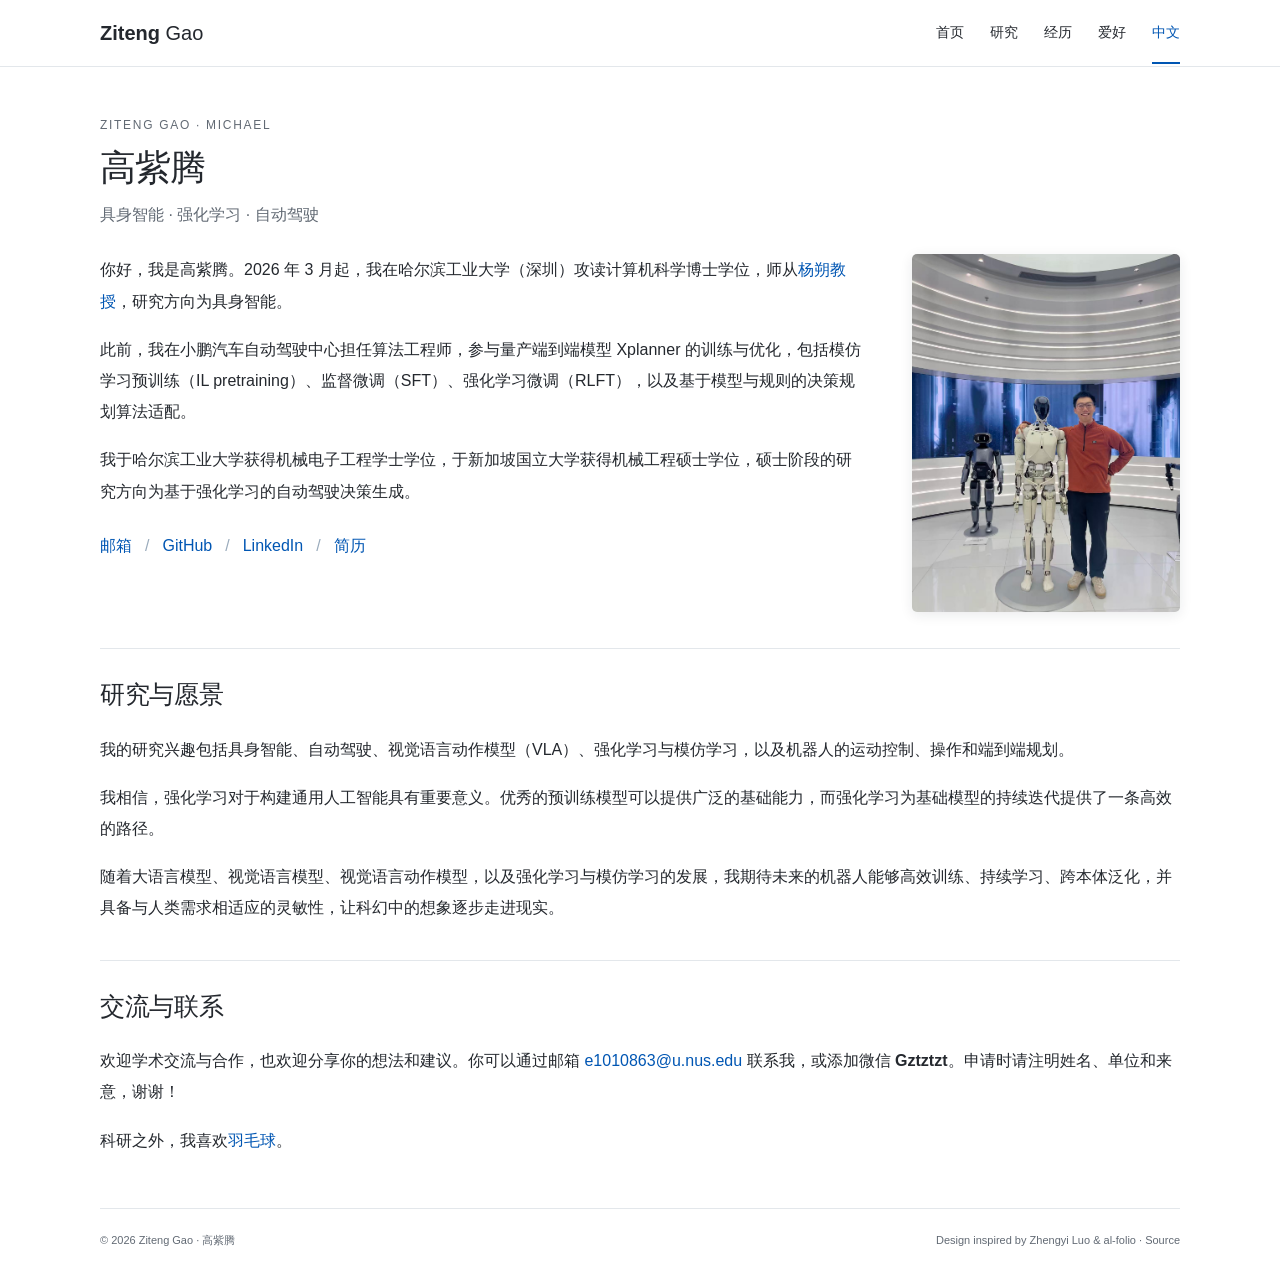
==== cn/index.html @ 42bc62ce "Build personal academic homepage with al-folio-inspired layout" ====
<!doctype html>
<html lang="zh-CN">
<head>
  <meta charset="utf-8">
  <meta name="viewport" content="width=device-width, initial-scale=1">
  <meta name="description" content="高紫腾，哈尔滨工业大学（深圳）计算机科学博士生，研究方向为具身智能、强化学习与自动驾驶。">
  <meta name="theme-color" content="#ffffff">
  <meta property="og:type" content="website">
  <meta property="og:title" content="高紫腾 | Ziteng Gao">
  <meta property="og:description" content="高紫腾，哈尔滨工业大学（深圳）计算机科学博士生，研究方向为具身智能、强化学习与自动驾驶。">
  <meta property="og:url" content="https://michaelgaozt.github.io/ZitengGao2000.github.io/cn/">
  <meta property="og:image" content="https://michaelgaozt.github.io/ZitengGao2000.github.io/assets/images/ziteng1.JPG">
  <meta property="og:image:alt" content="Ziteng Gao with humanoid robots">
  <meta name="twitter:card" content="summary">
  <link rel="canonical" href="https://michaelgaozt.github.io/ZitengGao2000.github.io/cn/">
  <link rel="alternate" hreflang="en" href="https://michaelgaozt.github.io/ZitengGao2000.github.io/">
  <link rel="alternate" hreflang="zh-CN" href="https://michaelgaozt.github.io/ZitengGao2000.github.io/cn/">
  <link rel="icon" href="../assets/favicon.svg" type="image/svg+xml">
  <link rel="stylesheet" href="../assets/css/main.css">
  <script src="../assets/js/main.js" defer></script>
  <title>高紫腾 | Ziteng Gao</title>
</head>
<body>
  <a class="skip-link" href="#main">跳转到正文</a>
  <header class="site-header">
    <nav class="container navigation" aria-label="主导航">
      <a class="wordmark" href="../"><strong>Ziteng</strong> Gao</a>
      <button class="menu-toggle" type="button" aria-expanded="false" aria-controls="nav-links" hidden>菜单 <span aria-hidden="true">☰</span></button>
      <div class="nav-links" id="nav-links"><a href="../">首页</a>
        <a href="../#research">研究</a>
        <a href="../#experience">经历</a>
        <a href="../hobbies/">爱好</a>
        <a href="../cn/" aria-current="page" lang="zh-CN">中文</a></div>
    </nav>
  </header>
  <main class="container" id="main" tabindex="-1">
<header class="page-heading">
  <p class="eyebrow">Ziteng Gao · Michael</p>
  <h1>高紫腾</h1>
  <p class="lead">具身智能 · 强化学习 · 自动驾驶</p>
</header>

<div class="profile-layout">
  <div class="prose">
    <p>你好，我是高紫腾。2026 年 3 月起，我在哈尔滨工业大学（深圳）攻读计算机科学博士学位，师从<a href="https://shuoyang-1998.github.io/">杨朔教授</a>，研究方向为具身智能。</p>
    <p>此前，我在小鹏汽车自动驾驶中心担任算法工程师，参与量产端到端模型 Xplanner 的训练与优化，包括模仿学习预训练（IL pretraining）、监督微调（SFT）、强化学习微调（RLFT），以及基于模型与规则的决策规划算法适配。</p>
    <p>我于哈尔滨工业大学获得机械电子工程学士学位，于新加坡国立大学获得机械工程硕士学位，硕士阶段的研究方向为基于强化学习的自动驾驶决策生成。</p>
    <div class="contact-links" aria-label="个人链接">
      <a href="mailto:e1010863@u.nus.edu">邮箱</a>
      <a href="https://github.com/MichaelGaoZT">GitHub</a>
      <a href="https://www.linkedin.com/in/ziteng-gao/">LinkedIn</a>
      <a href="../assets/files/ZitengGao_CV.pdf">简历</a>
    </div>
  </div>
  <figure class="profile">
    <img src="../assets/images/ziteng1.JPG" alt="高紫腾的照片" width="1279" height="1706" decoding="async">
  </figure>
</div>

<section class="content-section prose" aria-labelledby="research-vision">
  <h2 class="section-heading" id="research-vision">研究与愿景</h2>
  <p>我的研究兴趣包括具身智能、自动驾驶、视觉语言动作模型（VLA）、强化学习与模仿学习，以及机器人的运动控制、操作和端到端规划。</p>
  <p>我相信，强化学习对于构建通用人工智能具有重要意义。优秀的预训练模型可以提供广泛的基础能力，而强化学习为基础模型的持续迭代提供了一条高效的路径。</p>
  <p>随着大语言模型、视觉语言模型、视觉语言动作模型，以及强化学习与模仿学习的发展，我期待未来的机器人能够高效训练、持续学习、跨本体泛化，并具备与人类需求相适应的灵敏性，让科幻中的想象逐步走进现实。</p>
</section>

<section class="content-section prose" aria-labelledby="contact-cn">
  <h2 class="section-heading" id="contact-cn">交流与联系</h2>
  <p>欢迎学术交流与合作，也欢迎分享你的想法和建议。你可以通过邮箱 <a href="mailto:e1010863@u.nus.edu">e1010863@u.nus.edu</a> 联系我，或添加微信 <strong>Gztztzt</strong>。申请时请注明姓名、单位和来意，谢谢！</p>
  <p>科研之外，我喜欢<a href="../hobbies/">羽毛球</a>。</p>
</section>

  </main>
  <footer class="site-footer container">
    <span>© 2026 Ziteng Gao · 高紫腾</span>
    <span>Design inspired by <a href="https://www.zhengyiluo.com/">Zhengyi Luo</a> &amp; <a href="https://github.com/alshedivat/al-folio">al-folio</a> · <a href="https://github.com/MichaelGaoZT/ZitengGao2000.github.io">Source</a></span>
  </footer>
</body>
</html>
---- assets/css/main.css ----
/* Original static implementation inspired by Zhengyi Luo's al-folio layout. */
:root { color-scheme: light; --ink: #24282e; --muted: #626a74; --link: #0056b3; --line: #e3e7eb; --width: 1080px; }
* { box-sizing: border-box; }
html { scroll-behavior: smooth; scroll-padding-top: 90px; }
body { margin: 0; background: #fff; color: var(--ink); font-family: -apple-system, BlinkMacSystemFont, "Segoe UI", Roboto, "Helvetica Neue", Arial, "Noto Sans", sans-serif; font-size: 16px; line-height: 1.7; -webkit-font-smoothing: antialiased; }
a { color: var(--link); text-decoration: none; text-underline-offset: 4px; }
a:hover { text-decoration: underline; }
a:focus-visible, button:focus-visible { outline: 3px solid #8bbaff; outline-offset: 5px; border-radius: 2px; }
button { font: inherit; }
img { display: block; max-width: 100%; height: auto; }
figure { margin: 0; }
h1, h2, h3, h4, p { margin-top: 0; }
p { margin-bottom: 17px; }
strong { font-weight: 600; }
.container { width: min(var(--width), calc(100% - 64px)); margin-inline: auto; }
.site-header { position: sticky; top: 0; z-index: 10; border-bottom: 1px solid var(--line); background: rgba(255,255,255,.97); }
.navigation { min-height: 66px; display: flex; align-items: center; justify-content: space-between; gap: 24px; }
.wordmark { color: var(--ink); font-size: 20px; font-weight: 300; white-space: nowrap; }
.wordmark:hover { text-decoration: none; }
.nav-links { display: flex; align-items: center; gap: 26px; font-size: 14px; }
.nav-links a { color: var(--ink); padding-block: 19px; }
.nav-links a:hover, .nav-links a[aria-current="page"] { color: var(--link); }
.nav-links a[aria-current="page"] { box-shadow: inset 0 -2px var(--link); }
.menu-toggle { display: none; border: 0; padding: 8px 0 8px 12px; color: var(--ink); background: transparent; cursor: pointer; }
.menu-toggle[hidden] { display: none; }
main { padding-top: 48px; }
.page-heading { margin-bottom: 26px; }
h1 { margin-bottom: 5px; font-size: clamp(27px, 3.1vw, 36px); font-weight: 300; letter-spacing: -.8px; line-height: 1.3; }
.name-secondary { font-weight: 300; }
.name-secondary [lang] { font-size: .77em; margin-left: 8px; letter-spacing: 2px; }
.subtitle, .lead { color: var(--muted); font-size: 16px; margin: 9px 0 0; }
.profile-layout { display: grid; grid-template-columns: minmax(0, 1fr) 268px; gap: 46px; align-items: start; }
.profile img { width: 100%; border-radius: 5px; box-shadow: 0 3px 13px #16203017; }
.profile figcaption { margin-top: 10px; text-align: center; color: var(--muted); font-size: 12px; letter-spacing: .3px; }
.prose p:last-child { margin-bottom: 0; }
.contact-links { display: flex; flex-wrap: wrap; align-items: center; gap: 0; margin-top: 23px; }
.contact-links a + a::before { content: "/"; color: #9aabbc; margin-inline: 13px; display: inline-block; }
.email-address { color: var(--muted); font-size: 13px; margin: 7px 0 0; }
.content-section { margin-top: 36px; padding-top: 29px; border-top: 1px solid var(--line); }
h2 { font-size: 25px; font-weight: 400; line-height: 1.35; letter-spacing: -.35px; margin-bottom: 22px; }
h3 { font-size: 18px; font-weight: 600; line-height: 1.5; margin-bottom: 10px; }
.news-list { margin: 0; }
.news-list > div { display: grid; grid-template-columns: 105px minmax(0,1fr); gap: 18px; margin-bottom: 10px; }
.news-list dt { font-size: 14px; font-weight: 600; padding-top: 2px; }
.news-list dd { margin: 0; }
.publication { display: grid; grid-template-columns: 310px minmax(0,1fr); gap: 30px; align-items: start; }
.publication-image { margin-top: 5px; padding: 10px 0; }
.publication-image img { width: 100%; }
.publication-info h3 { font-size: 18px; margin-bottom: 9px; }
.authors { font-size: 14px; line-height: 1.7; margin-bottom: 9px; }
.authors strong { color: #111; text-decoration: underline; text-underline-offset: 3px; }
.publication-affiliation { font-style: italic; font-size: 13px; margin-bottom: 10px; color: var(--muted); }
.publication-description { font-size: 14px; line-height: 1.65; margin-bottom: 10px; }
.text-link { font-size: 14px; font-weight: 600; }
.affiliations-grid { display: grid; grid-template-columns: repeat(6, minmax(0, 1fr)); gap: 22px; }
.affiliation { min-width: 0; }
.affiliation img { width: 100%; height: 72px; object-fit: contain; object-position: left center; margin-bottom: 17px; }
.affiliation h3 { font-size: 14px; margin-bottom: 4px; }
.affiliation p { font-size: 12px; line-height: 1.6; margin: 0; }
.date { color: var(--muted); font-size: 12px; }
.experience-columns { display: grid; grid-template-columns: 1fr 1fr; gap: 54px; }
.column-heading { font-size: 17px; margin: 0 0 20px; }
.timeline { border-left: 1px solid #d7e0eb; padding-left: 20px; }
.timeline-entry { position: relative; padding-bottom: 23px; }
.timeline-entry:last-child { padding-bottom: 0; }
.timeline-entry::before { content: ""; width: 7px; height: 7px; border-radius: 50%; background: #6f94bf; position: absolute; left: -24px; top: 7px; }
.timeline-entry h4 { font-size: 15px; font-weight: 600; margin: 4px 0; line-height: 1.55; }
.timeline-entry p { font-size: 14px; line-height: 1.65; margin-bottom: 5px; }
.timeline-entry .date { font-size: 12px; }
.timeline-entry .detail { font-size: 13px; color: var(--muted); margin-top: 8px; }
.personal-note { border-top: 1px solid var(--line); padding-top: 20px; margin-top: 28px; font-size: 14px; }
.personal-note h3 { font-size: 17px; }
.personal-note p { margin-bottom: 8px; }
.site-footer { display: flex; flex-wrap: wrap; justify-content: space-between; gap: 10px 24px; border-top: 1px solid var(--line); padding-block: 22px 30px; margin-top: 52px; font-size: 11px; color: var(--muted); }
.site-footer a { color: inherit; }
.eyebrow { color: var(--muted); font-size: 12px; letter-spacing: 1.7px; text-transform: uppercase; margin-bottom: 10px; }
.gallery { display: grid; grid-template-columns: repeat(3,minmax(0,1fr)); gap: 18px; margin-block: 28px; }
.gallery-item img { width: 100%; height: 245px; object-fit: cover; border-radius: 4px; }
.caption, .gallery-item figcaption { font-size: 13px; color: var(--muted); margin-top: 9px; }
html[lang="zh-CN"] .prose { line-height: 1.95; }
.skip-link { position: fixed; top: -80px; left: 16px; z-index: 100; background: white; padding: 10px 15px; border: 1px solid var(--link); }
.skip-link:focus { top: 10px; }
.sr-only { position: absolute; width: 1px; height: 1px; padding: 0; margin: -1px; overflow: hidden; clip: rect(0,0,0,0); white-space: nowrap; border: 0; }
@media (max-width: 850px) {
  .profile-layout { grid-template-columns: minmax(0,1fr) 220px; gap: 28px; }
  .nav-links { gap: 19px; }
  .publication { grid-template-columns: 250px minmax(0,1fr); gap: 24px; }
  .affiliations-grid { grid-template-columns: repeat(3,minmax(0,1fr)); gap: 26px; }
  .affiliation img { max-width: 140px; }
  .experience-columns { gap: 30px; }
}
@media (max-width: 620px) {
  .container { width: calc(100% - 36px); }
  .navigation { min-height: 60px; flex-wrap: wrap; gap: 0; }
  .wordmark { padding-block: 12px; }
  .menu-toggle:not([hidden]) { display: block; }
  .nav-links { width: 100%; flex-wrap: wrap; gap: 0 22px; padding-bottom: 9px; }
  .nav-links a { padding-block: 9px; }
  .navigation.enhanced .nav-links { display: none; }
  .navigation.enhanced .nav-links.is-open { display: flex; }
  main { padding-top: 30px; }
  .page-heading { margin-bottom: 23px; }
  .subtitle { font-size: 14px; }
  .profile-layout { display: flex; flex-direction: column; gap: 24px; }
  .profile { order: -1; width: min(210px, 65%); margin-inline: auto; }
  .profile figcaption { margin-top: 6px; }
  .prose { font-size: 15px; }
  .contact-links { margin-top: 18px; }
  h2 { font-size: 23px; }
  .content-section { margin-top: 29px; padding-top: 25px; }
  .news-list > div { grid-template-columns: 78px minmax(0,1fr); gap: 12px; font-size: 14px; }
  .news-list dt { font-size: 12px; }
  .publication { grid-template-columns: 1fr; gap: 17px; }
  .publication-image { max-width: 430px; margin: 0; }
  .publication-info h3 { font-size: 17px; }
  .affiliations-grid { gap: 22px 18px; }
  .affiliation img { height: 55px; margin-bottom: 12px; }
  .affiliation h3 { font-size: 13px; }
  .affiliation p { font-size: 11px; }
  .experience-columns { grid-template-columns: 1fr; gap: 30px; }
  .gallery { grid-template-columns: 1fr; gap: 24px; }
  .gallery-item img { height: auto; max-height: 500px; object-fit: contain; }
  .site-footer { margin-top: 36px; }
}
@media (prefers-reduced-motion: reduce) { html { scroll-behavior: auto; } }
@media print {
  .site-header, .menu-toggle, .site-footer, .skip-link { display: none; }
  .container { width: 100%; }
  main { padding-top: 0; }
  body { font-size: 12px; }
  .content-section, .publication, .timeline-entry { break-inside: avoid; }
}
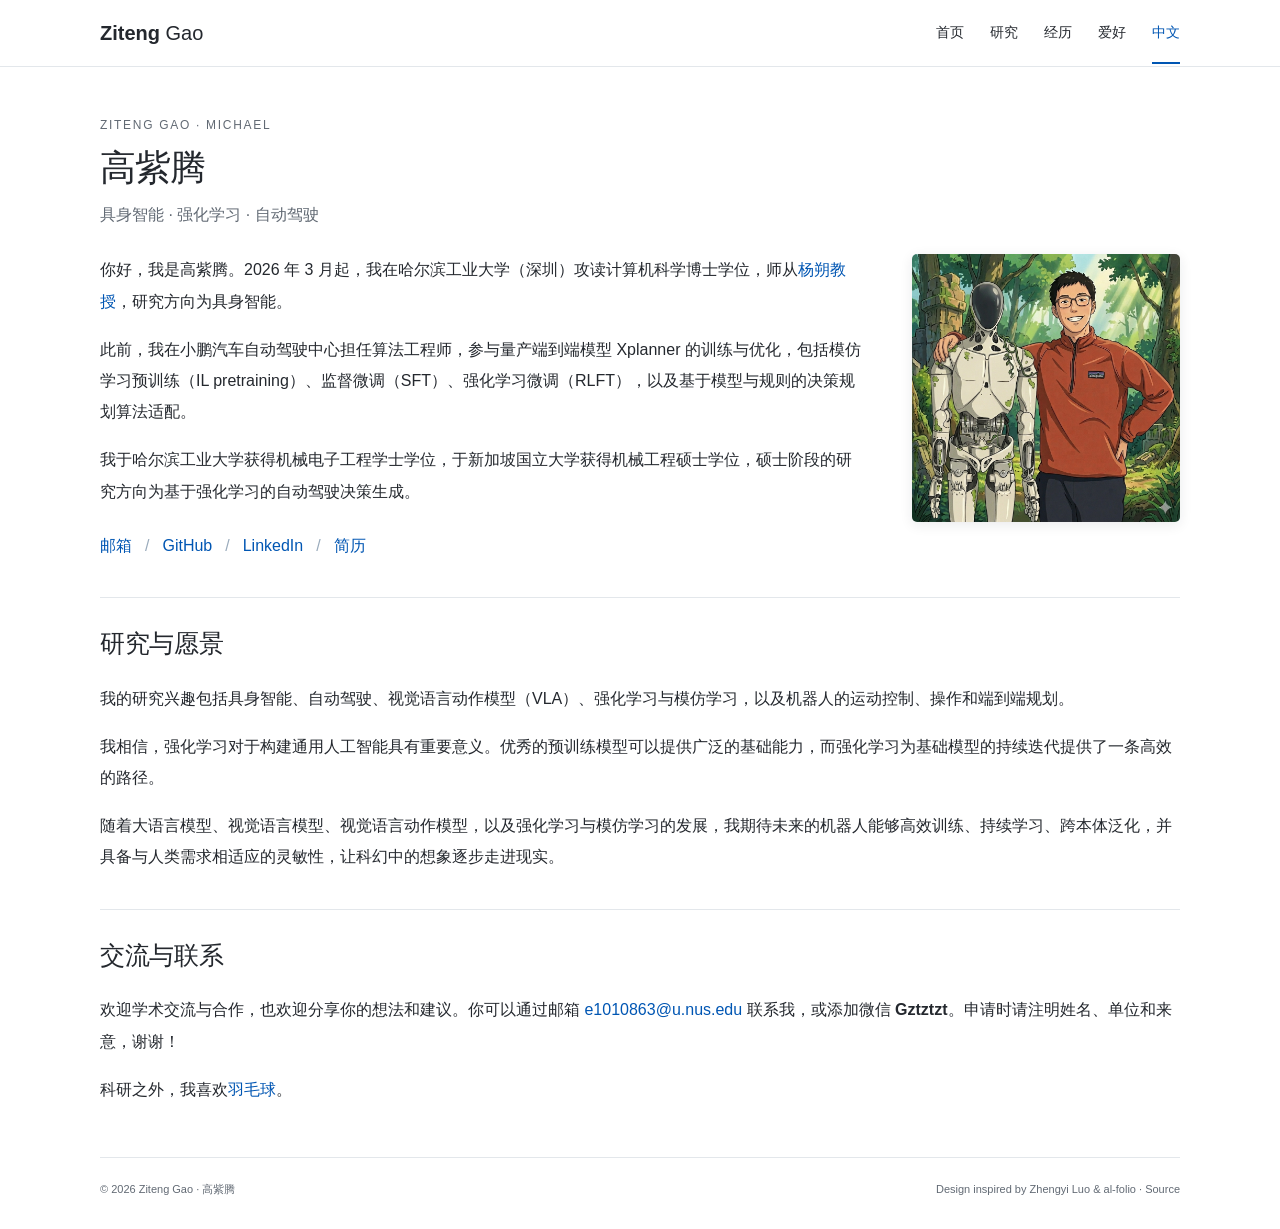
==== commit e8121512: "Use comic portrait for profile and social previews" ====
--- a/cn/index.html
+++ b/cn/index.html
@@ -9,8 +9,8 @@
   <meta property="og:title" content="高紫腾 | Ziteng Gao">
   <meta property="og:description" content="高紫腾，哈尔滨工业大学（深圳）计算机科学博士生，研究方向为具身智能、强化学习与自动驾驶。">
   <meta property="og:url" content="https://michaelgaozt.github.io/ZitengGao2000.github.io/cn/">
-  <meta property="og:image" content="https://michaelgaozt.github.io/ZitengGao2000.github.io/assets/images/ziteng1.JPG">
-  <meta property="og:image:alt" content="Ziteng Gao with humanoid robots">
+  <meta property="og:image" content="https://michaelgaozt.github.io/ZitengGao2000.github.io/assets/images/comic_profile_photo.png">
+  <meta property="og:image:alt" content="Comic portrait of Ziteng Gao with a humanoid robot">
   <meta name="twitter:card" content="summary">
   <link rel="canonical" href="https://michaelgaozt.github.io/ZitengGao2000.github.io/cn/">
   <link rel="alternate" hreflang="en" href="https://michaelgaozt.github.io/ZitengGao2000.github.io/">
@@ -53,7 +53,7 @@
     </div>
   </div>
   <figure class="profile">
-    <img src="../assets/images/ziteng1.JPG" alt="高紫腾的照片" width="1279" height="1706" decoding="async">
+    <img src="../assets/images/comic_profile_photo.png" alt="高紫腾与人形机器人的漫画头像" width="1024" height="1024" decoding="async">
   </figure>
 </div>
 
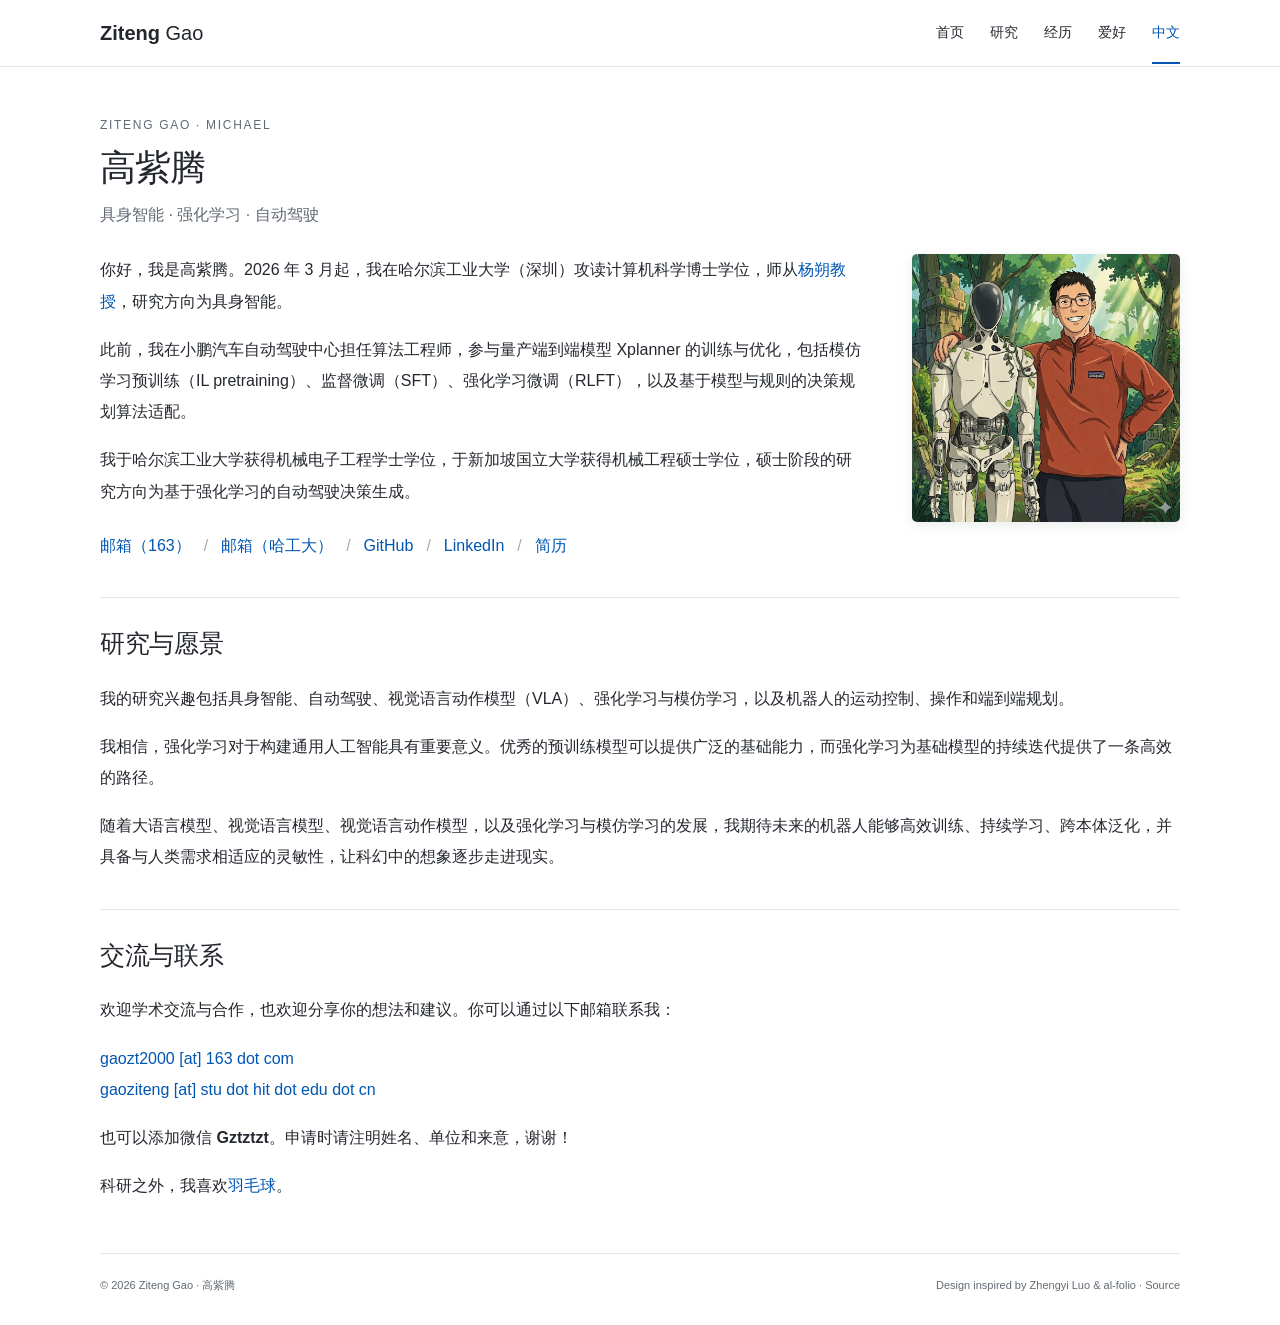
==== commit af4635f6: "Update contact emails with obfuscated display addresses" ====
--- a/cn/index.html
+++ b/cn/index.html
@@ -46,7 +46,8 @@
     <p>此前，我在小鹏汽车自动驾驶中心担任算法工程师，参与量产端到端模型 Xplanner 的训练与优化，包括模仿学习预训练（IL pretraining）、监督微调（SFT）、强化学习微调（RLFT），以及基于模型与规则的决策规划算法适配。</p>
     <p>我于哈尔滨工业大学获得机械电子工程学士学位，于新加坡国立大学获得机械工程硕士学位，硕士阶段的研究方向为基于强化学习的自动驾驶决策生成。</p>
     <div class="contact-links" aria-label="个人链接">
-      <a href="mailto:e1010863@u.nus.edu">邮箱</a>
+      <a href="mailto:gaozt2000@163.com">邮箱（163）</a>
+      <a href="mailto:gaoziteng@stu.hit.edu.cn">邮箱（哈工大）</a>
       <a href="https://github.com/MichaelGaoZT">GitHub</a>
       <a href="https://www.linkedin.com/in/ziteng-gao/">LinkedIn</a>
       <a href="../assets/files/ZitengGao_CV.pdf">简历</a>
@@ -66,7 +67,9 @@
 
 <section class="content-section prose" aria-labelledby="contact-cn">
   <h2 class="section-heading" id="contact-cn">交流与联系</h2>
-  <p>欢迎学术交流与合作，也欢迎分享你的想法和建议。你可以通过邮箱 <a href="mailto:e1010863@u.nus.edu">e1010863@u.nus.edu</a> 联系我，或添加微信 <strong>Gztztzt</strong>。申请时请注明姓名、单位和来意，谢谢！</p>
+  <p>欢迎学术交流与合作，也欢迎分享你的想法和建议。你可以通过以下邮箱联系我：</p>
+  <p><a href="mailto:gaozt2000@163.com">gaozt2000 [at] 163 dot com</a><br><a href="mailto:gaoziteng@stu.hit.edu.cn">gaoziteng [at] stu dot hit dot edu dot cn</a></p>
+  <p>也可以添加微信 <strong>Gztztzt</strong>。申请时请注明姓名、单位和来意，谢谢！</p>
   <p>科研之外，我喜欢<a href="../hobbies/">羽毛球</a>。</p>
 </section>
 
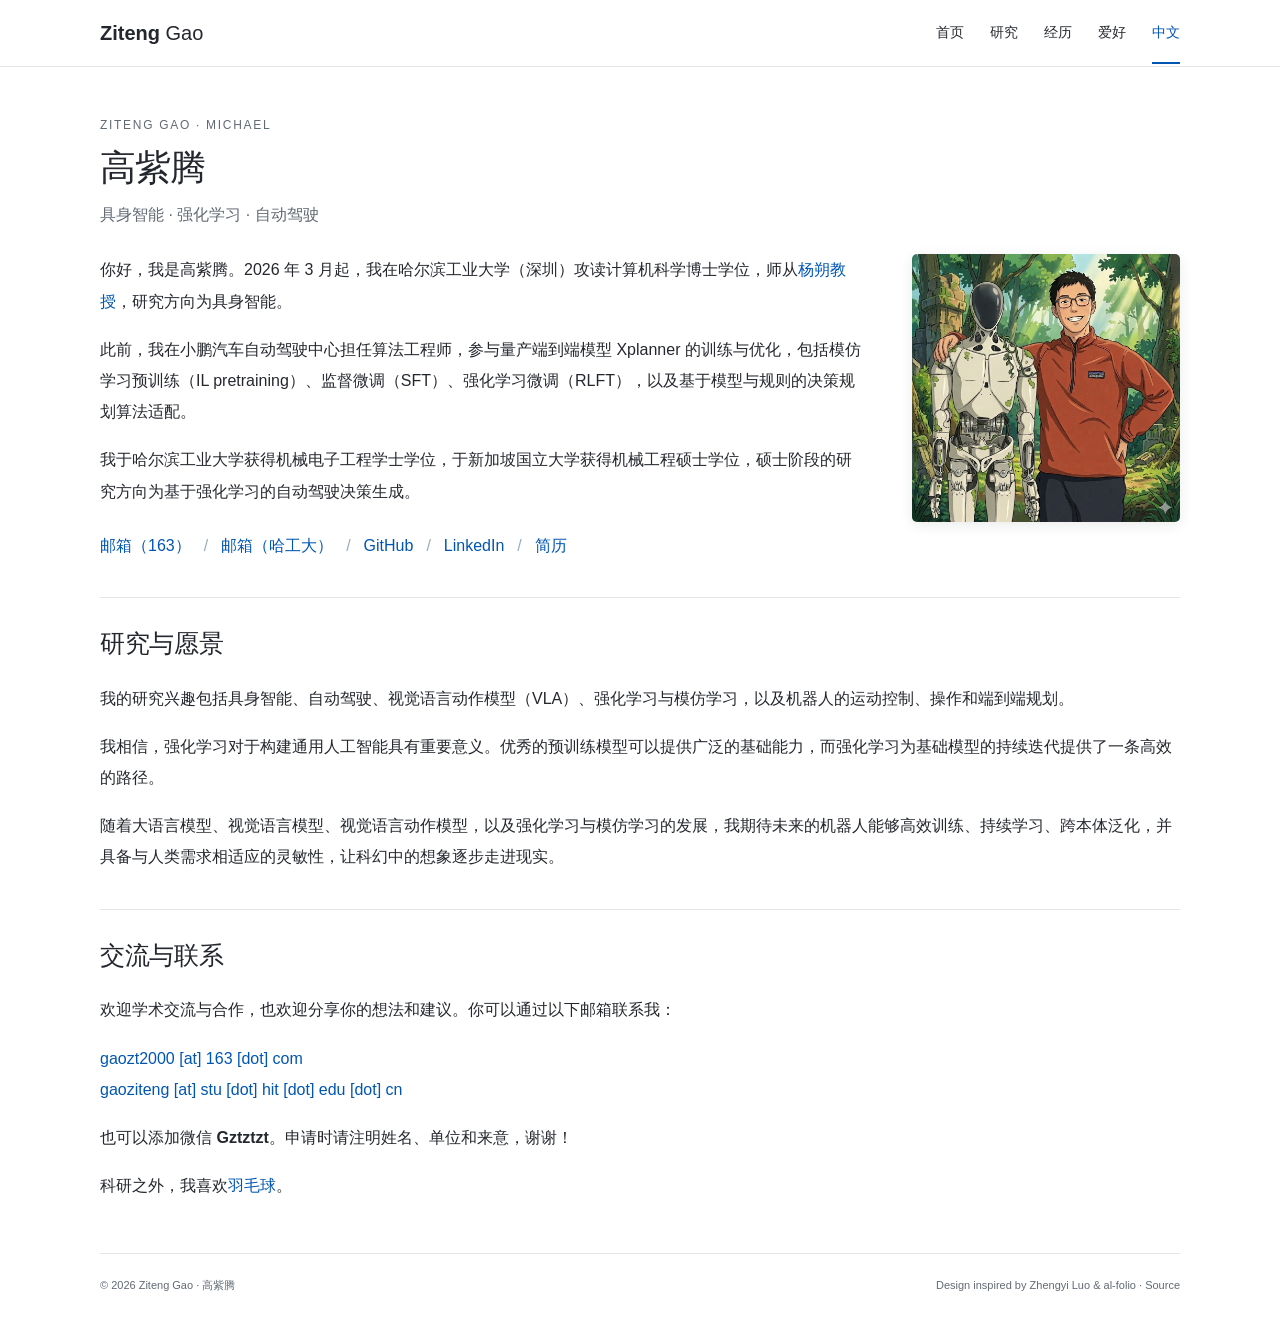
==== commit 8e668f26: "Use bracketed dot notation in email addresses" ====
--- a/cn/index.html
+++ b/cn/index.html
@@ -68,7 +68,7 @@
 <section class="content-section prose" aria-labelledby="contact-cn">
   <h2 class="section-heading" id="contact-cn">交流与联系</h2>
   <p>欢迎学术交流与合作，也欢迎分享你的想法和建议。你可以通过以下邮箱联系我：</p>
-  <p><a href="mailto:gaozt2000@163.com">gaozt2000 [at] 163 dot com</a><br><a href="mailto:gaoziteng@stu.hit.edu.cn">gaoziteng [at] stu dot hit dot edu dot cn</a></p>
+  <p><a href="mailto:gaozt2000@163.com">gaozt2000 [at] 163 [dot] com</a><br><a href="mailto:gaoziteng@stu.hit.edu.cn">gaoziteng [at] stu [dot] hit [dot] edu [dot] cn</a></p>
   <p>也可以添加微信 <strong>Gztztzt</strong>。申请时请注明姓名、单位和来意，谢谢！</p>
   <p>科研之外，我喜欢<a href="../hobbies/">羽毛球</a>。</p>
 </section>
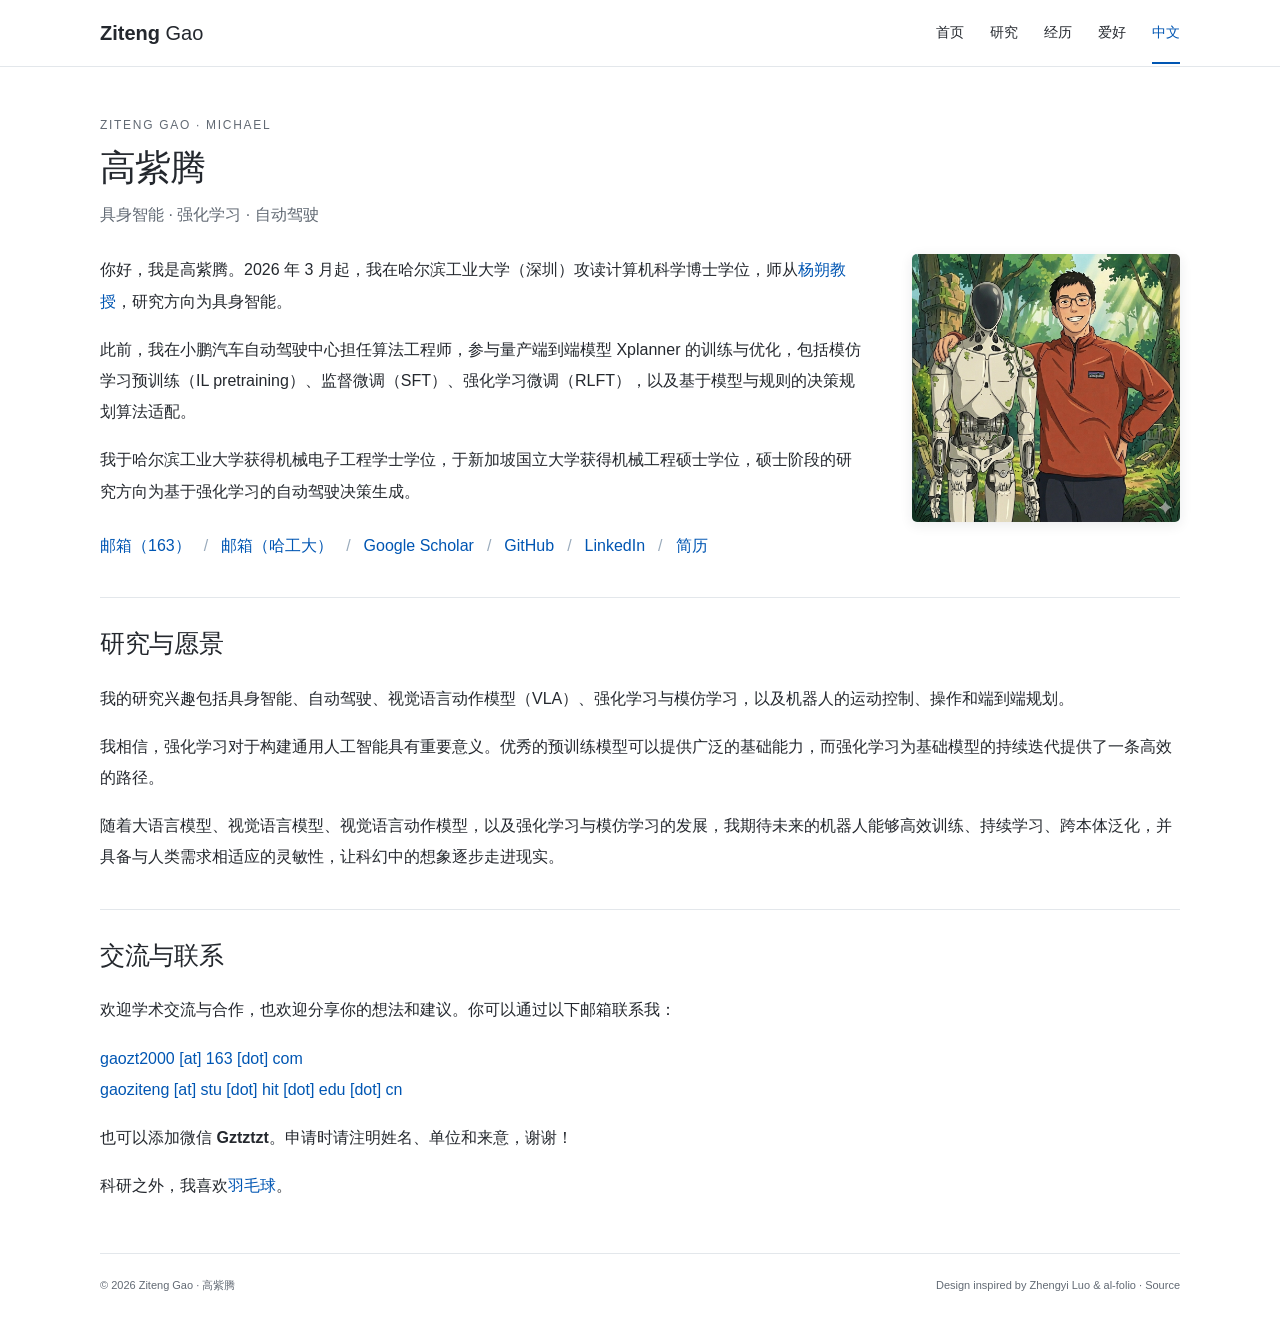
==== commit edc67e58: "Add Google Scholar profile to English and Chinese pages" ====
--- a/cn/index.html
+++ b/cn/index.html
@@ -48,6 +48,7 @@
     <div class="contact-links" aria-label="个人链接">
       <a href="mailto:gaozt2000@163.com">邮箱（163）</a>
       <a href="mailto:gaoziteng@stu.hit.edu.cn">邮箱（哈工大）</a>
+      <a href="https://scholar.google.com/citations?user=0xFN61wAAAAJ&amp;hl=en">Google Scholar</a>
       <a href="https://github.com/MichaelGaoZT">GitHub</a>
       <a href="https://www.linkedin.com/in/ziteng-gao/">LinkedIn</a>
       <a href="../assets/files/ZitengGao_CV.pdf">简历</a>
